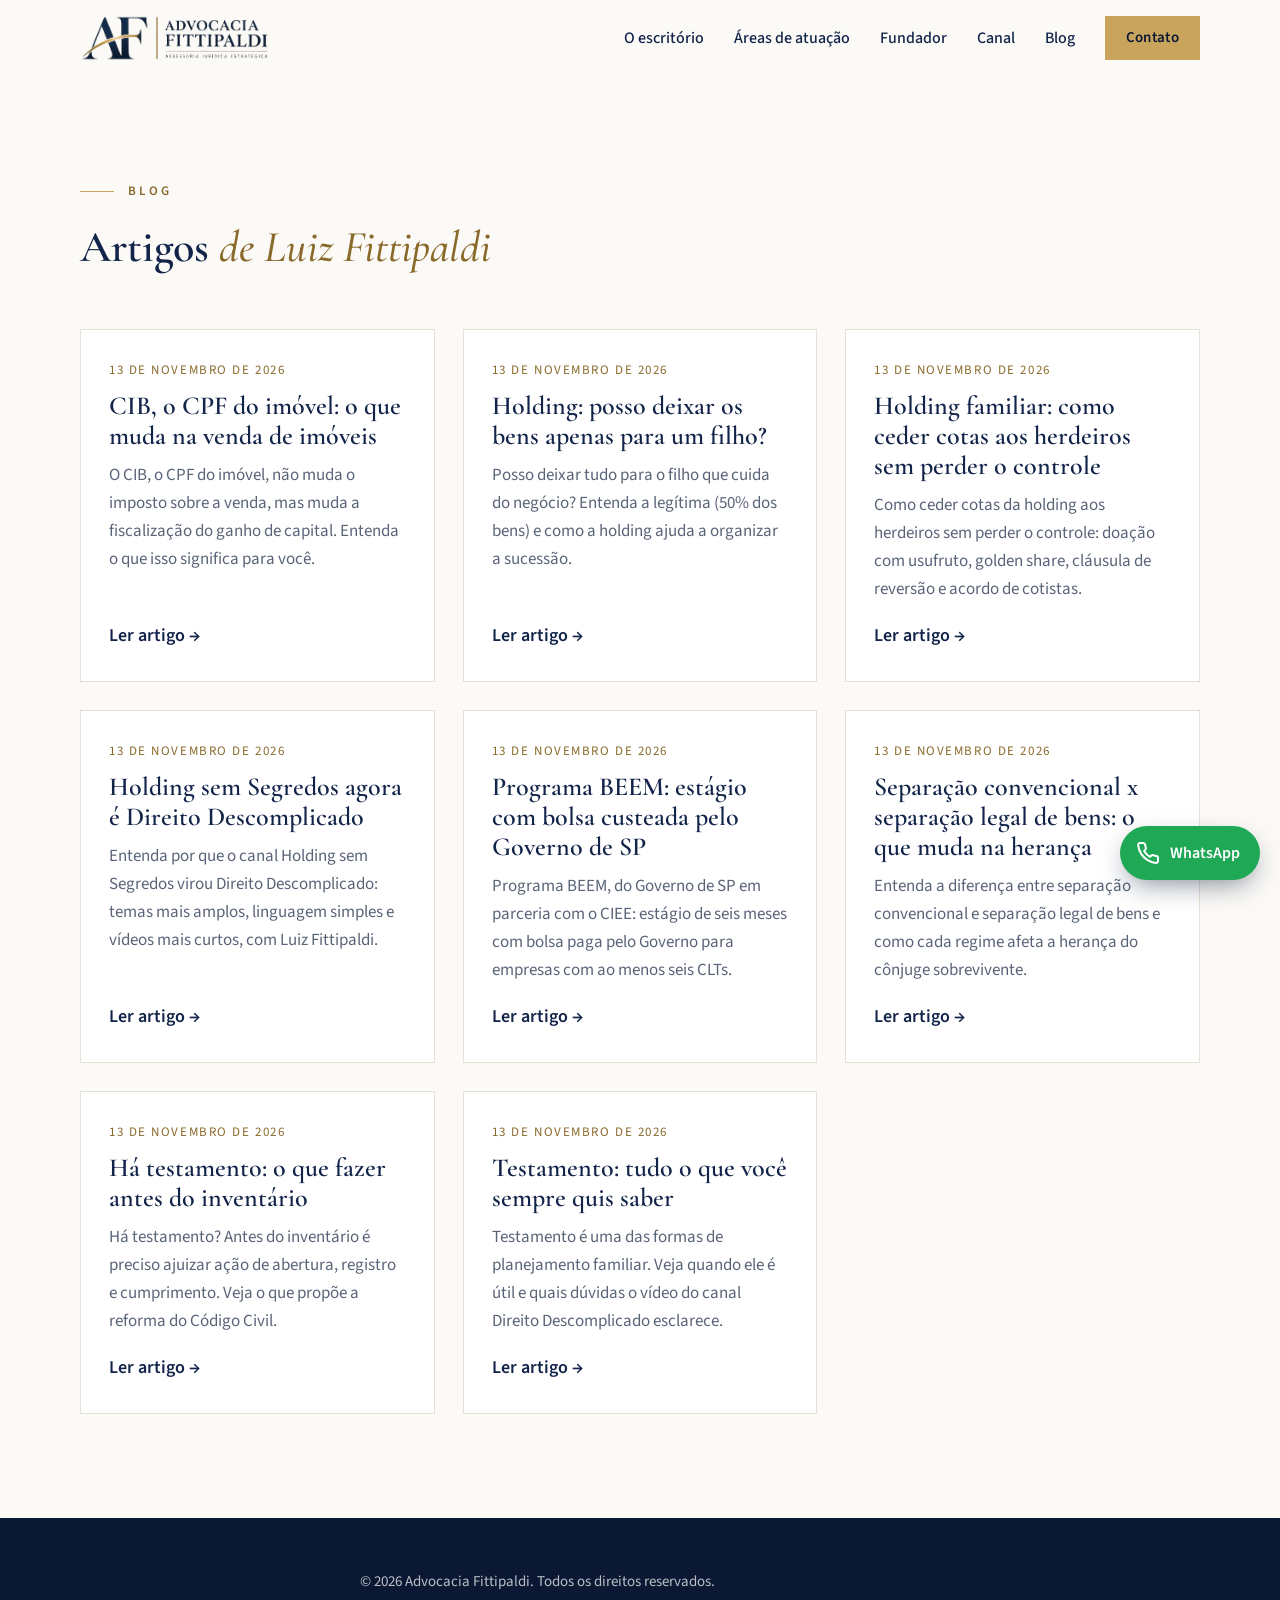
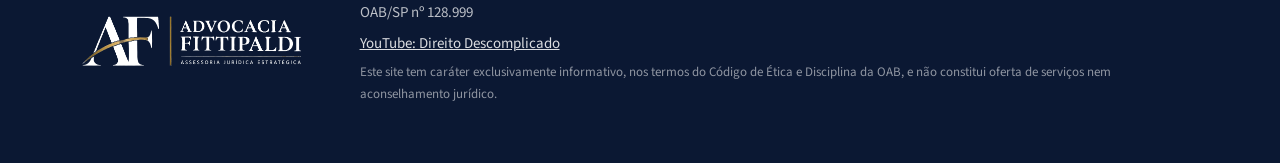
==== blog/index.html @ bff2a457 "Blog: holding familiar, cessão de cotas e controle Co-Authored-By: Claude Sonnet 5.5 <noreply@anthro" ====
<!doctype html>
<html lang="pt-BR">
<head>
  <meta charset="utf-8">
  <meta name="viewport" content="width=device-width, initial-scale=1">
  <title>Blog | Advocacia Fittipaldi</title>
  <meta name="description" content="Artigos de Luiz Fittipaldi sobre direito tributário, planejamento sucessório, societário e empresas.">
  <meta name="theme-color" content="#13244a">
  <link rel="canonical" href="https://fittilu.github.io/advocacia-fittipaldi/blog/">
  <meta property="og:type" content="website">
  <meta property="og:locale" content="pt_BR">
  <meta property="og:title" content="Blog | Advocacia Fittipaldi">
  <meta property="og:description" content="Artigos de Luiz Fittipaldi sobre direito tributário, planejamento sucessório, societário e empresas.">
  <meta property="og:url" content="https://fittilu.github.io/advocacia-fittipaldi/blog/">
  <meta property="og:image" content="https://fittilu.github.io/advocacia-fittipaldi/assets/og.jpg">
  <meta name="twitter:card" content="summary_large_image">
  <link rel="icon" href="../favicon.ico" sizes="48x48">
  <link rel="icon" type="image/png" href="../assets/favicon-512.png">
  <link rel="apple-touch-icon" href="../assets/apple-touch-icon.png">
  <link rel="preconnect" href="https://fonts.googleapis.com">
  <link rel="preconnect" href="https://fonts.gstatic.com" crossorigin>
  <link href="https://fonts.googleapis.com/css2?family=Cormorant+Garamond:ital,wght@0,500;0,600;0,700;1,500&family=Source+Sans+3:wght@400;500;600&display=swap" rel="stylesheet">
  <link rel="stylesheet" href="../assets/style.css?v=__VERSION__">
</head>
<body>
  <a class="skip" href="#conteudo">Ir para o conteúdo</a>
  <header class="site-header" id="topo">
    <div class="wrap header-in">
      <a class="brand" href="../" aria-label="Advocacia Fittipaldi — início">
        <img src="../assets/logo.png" alt="Advocacia Fittipaldi — Assessoria Jurídica Estratégica" width="890" height="215">
      </a>
      <button class="nav-toggle" aria-expanded="false" aria-controls="menu" aria-label="Abrir menu"><span></span><span></span><span></span></button>
      <nav id="menu" class="nav" aria-label="Principal">
        <a href="../#sobre">O escritório</a>
        <a href="../#areas">Áreas de atuação</a>
        <a href="../#fundador">Fundador</a>
        <a href="../#canal">Canal</a>
        <a href="../blog/">Blog</a>
        <a href="../#contato" class="btn btn-sm">Contato</a>
      </nav>
    </div>
  </header>

  <main id="conteudo">
    <section class="section">
      <div class="wrap">
        <div class="section-head">
          <p class="kicker">Blog</p>
          <h1 class="h2like">Artigos <em>de Luiz Fittipaldi</em></h1>
        </div>
        <ul class="post-list">
          <li class="reveal"><time datetime="2026-11-13">13 de novembro de 2026</time>
            <h3><a href="../blog/cib-cpf-do-imovel-venda-de-imovel/">CIB, o CPF do imóvel: o que muda na venda de imóveis</a></h3>
            <p>O CIB, o CPF do imóvel, não muda o imposto sobre a venda, mas muda a fiscalização do ganho de capital. Entenda o que isso significa para você.</p>
            <a class="more" href="../blog/cib-cpf-do-imovel-venda-de-imovel/">Ler artigo →</a></li>
          <li class="reveal"><time datetime="2026-11-13">13 de novembro de 2026</time>
            <h3><a href="../blog/holding-deixar-bens-para-um-filho/">Holding: posso deixar os bens apenas para um filho?</a></h3>
            <p>Posso deixar tudo para o filho que cuida do negócio? Entenda a legítima (50% dos bens) e como a holding ajuda a organizar a sucessão.</p>
            <a class="more" href="../blog/holding-deixar-bens-para-um-filho/">Ler artigo →</a></li>
          <li class="reveal"><time datetime="2026-11-13">13 de novembro de 2026</time>
            <h3><a href="../blog/holding-familiar-ceder-cotas-aos-herdeiros-sem-perder-o-controle/">Holding familiar: como ceder cotas aos herdeiros sem perder o controle</a></h3>
            <p>Como ceder cotas da holding aos herdeiros sem perder o controle: doação com usufruto, golden share, cláusula de reversão e acordo de cotistas.</p>
            <a class="more" href="../blog/holding-familiar-ceder-cotas-aos-herdeiros-sem-perder-o-controle/">Ler artigo →</a></li>
          <li class="reveal"><time datetime="2026-11-13">13 de novembro de 2026</time>
            <h3><a href="../blog/holding-sem-segredos-agora-e-direito-descomplicado/">Holding sem Segredos agora é Direito Descomplicado</a></h3>
            <p>Entenda por que o canal Holding sem Segredos virou Direito Descomplicado: temas mais amplos, linguagem simples e vídeos mais curtos, com Luiz Fittipaldi.</p>
            <a class="more" href="../blog/holding-sem-segredos-agora-e-direito-descomplicado/">Ler artigo →</a></li>
          <li class="reveal"><time datetime="2026-11-13">13 de novembro de 2026</time>
            <h3><a href="../blog/programa-beem-estagio-governo-sp/">Programa BEEM: estágio com bolsa custeada pelo Governo de SP</a></h3>
            <p>Programa BEEM, do Governo de SP em parceria com o CIEE: estágio de seis meses com bolsa paga pelo Governo para empresas com ao menos seis CLTs.</p>
            <a class="more" href="../blog/programa-beem-estagio-governo-sp/">Ler artigo →</a></li>
          <li class="reveal"><time datetime="2026-11-13">13 de novembro de 2026</time>
            <h3><a href="../blog/separacao-convencional-x-separacao-legal-de-bens-heranca/">Separação convencional x separação legal de bens: o que muda na herança</a></h3>
            <p>Entenda a diferença entre separação convencional e separação legal de bens e como cada regime afeta a herança do cônjuge sobrevivente.</p>
            <a class="more" href="../blog/separacao-convencional-x-separacao-legal-de-bens-heranca/">Ler artigo →</a></li>
          <li class="reveal"><time datetime="2026-11-13">13 de novembro de 2026</time>
            <h3><a href="../blog/testamento-deixado-o-que-fazer-antes-do-inventario/">Há testamento: o que fazer antes do inventário</a></h3>
            <p>Há testamento? Antes do inventário é preciso ajuizar ação de abertura, registro e cumprimento. Veja o que propõe a reforma do Código Civil.</p>
            <a class="more" href="../blog/testamento-deixado-o-que-fazer-antes-do-inventario/">Ler artigo →</a></li>
          <li class="reveal"><time datetime="2026-11-13">13 de novembro de 2026</time>
            <h3><a href="../blog/testamento-tudo-que-voce-sempre-quis-saber/">Testamento: tudo o que você sempre quis saber</a></h3>
            <p>Testamento é uma das formas de planejamento familiar. Veja quando ele é útil e quais dúvidas o vídeo do canal Direito Descomplicado esclarece.</p>
            <a class="more" href="../blog/testamento-tudo-que-voce-sempre-quis-saber/">Ler artigo →</a></li>
        </ul>
      </div>
    </section>
  </main>
  <footer class="site-footer">
    <div class="wrap footer-in">
      <img src="../assets/logo-claro.png" alt="Advocacia Fittipaldi" width="890" height="215" class="footer-logo">
      <div class="footer-meta">
        <p>© <span id="ano">2026</span> Advocacia Fittipaldi. Todos os direitos reservados.</p>
        <p id="oab" hidden></p>
        <p><a class="foot-link" href="https://www.youtube.com/@direitodescomplicadofittipaldi" target="_blank" rel="noopener">YouTube: Direito Descomplicado</a></p>
        <p class="disclaimer">Este site tem caráter exclusivamente informativo, nos termos do Código de Ética e Disciplina da OAB, e não constitui oferta de serviços nem aconselhamento jurídico.</p>
      </div>
    </div>
  </footer>
  <a class="wa-float" id="wa-float" href="#" target="_blank" rel="noopener" hidden aria-label="Conversar pelo WhatsApp">
    <svg viewBox="0 0 24 24" aria-hidden="true"><path d="M22 16.92v3a2 2 0 0 1-2.18 2 19.79 19.79 0 0 1-8.63-3.07 19.5 19.5 0 0 1-6-6 19.79 19.79 0 0 1-3.07-8.67A2 2 0 0 1 4.11 2h3a2 2 0 0 1 2 1.72 12.84 12.84 0 0 0 .7 2.81 2 2 0 0 1-.45 2.11L8.09 9.91a16 16 0 0 0 6 6l1.27-1.27a2 2 0 0 1 2.11-.45 12.84 12.84 0 0 0 2.81.7A2 2 0 0 1 22 16.92z"/></svg>
    <span>WhatsApp</span>
  </a>
  <script src="../assets/config.js?v=__VERSION__"></script>
  <script src="../assets/main.js?v=__VERSION__"></script>
</body>
</html>
---- assets/style.css ----
:root {
  --navy: #13244a;
  --navy-deep: #0b1833;
  --navy-soft: #1c3366;
  --gold: #c9a45c;
  --gold-deep: #8a6a2b;
  --ink: #1c2437;
  --muted: #5a6478;
  --paper: #fbfaf7;
  --line: #e6e1d6;
  --serif: "Cormorant Garamond", Georgia, "Times New Roman", serif;
  --sans: "Source Sans 3", system-ui, -apple-system, "Segoe UI", sans-serif;
  --wrap: 1120px;
}

*, *::before, *::after { box-sizing: border-box; }
html { scroll-behavior: smooth; scroll-padding-top: 84px; }
body {
  margin: 0; font-family: var(--sans); font-size: 18px; line-height: 1.65;
  color: var(--ink); background: var(--paper); -webkit-font-smoothing: antialiased;
}
img { max-width: 100%; height: auto; display: block; }
a { color: inherit; }
h1, h2, h3 { font-family: var(--serif); font-weight: 600; line-height: 1.15; margin: 0; }
p { margin: 0 0 1em; }
.wrap { width: min(100% - 40px, var(--wrap)); margin-inline: auto; }

.skip { position: absolute; left: -999px; top: 8px; background: var(--navy); color: #fff; padding: 10px 16px; z-index: 100; }
.skip:focus { left: 8px; }
:focus-visible { outline: 2px solid var(--gold); outline-offset: 3px; }

/* Header */
.site-header {
  position: sticky; top: 0; z-index: 50; background: rgba(251, 250, 247, .94);
  backdrop-filter: blur(8px); border-bottom: 1px solid transparent; transition: border-color .25s, box-shadow .25s;
}
.site-header.scrolled { border-color: var(--line); box-shadow: 0 6px 24px -16px rgba(11, 24, 51, .35); }
.header-in { display: flex; align-items: center; justify-content: space-between; height: 76px; }
.brand img { height: 46px; width: auto; }
.nav { display: flex; align-items: center; gap: 30px; }
.nav a:not(.btn) { text-decoration: none; font-weight: 500; font-size: 16px; color: var(--navy); position: relative; padding: 4px 0; }
.nav a:not(.btn)::after { content: ""; position: absolute; left: 0; right: 100%; bottom: 0; height: 1px; background: var(--gold); transition: right .25s; }
.nav a:not(.btn):hover::after { right: 0; }

.nav-toggle { display: none; background: none; border: 0; width: 44px; height: 44px; padding: 10px; cursor: pointer; }
.nav-toggle span { display: block; height: 2px; background: var(--navy); margin: 6px 0; transition: transform .25s, opacity .2s; }
.nav-toggle[aria-expanded="true"] span:nth-child(1) { transform: translateY(8px) rotate(45deg); }
.nav-toggle[aria-expanded="true"] span:nth-child(2) { opacity: 0; }
.nav-toggle[aria-expanded="true"] span:nth-child(3) { transform: translateY(-8px) rotate(-45deg); }

/* Buttons */
.btn {
  display: inline-block; background: var(--gold); color: var(--navy-deep); text-decoration: none;
  font-weight: 600; font-size: 16px; letter-spacing: .02em; padding: 14px 28px; border: 1px solid var(--gold);
  transition: background .2s, color .2s, transform .2s;
}
.btn:hover { background: #d8b673; transform: translateY(-1px); }
.btn-sm { padding: 9px 20px; font-size: 15px; }
.btn-ghost { background: transparent; color: #fff; border-color: rgba(255, 255, 255, .45); }
.btn-ghost:hover { background: rgba(255, 255, 255, .08); border-color: var(--gold); }

/* Hero */
.hero { background: linear-gradient(135deg, var(--navy-deep) 0%, var(--navy) 55%, var(--navy-soft) 100%); color: #fff; overflow: hidden; position: relative; }
.hero-in { display: grid; grid-template-columns: 1.15fr .85fr; align-items: center; gap: 24px; min-height: 560px; padding-block: 72px; }
.eyebrow, .kicker {
  font-size: 13px; font-weight: 600; letter-spacing: .22em; text-transform: uppercase; color: var(--gold); margin-bottom: 20px;
  display: flex; align-items: center; gap: 14px;
}
.eyebrow::before, .kicker::before { content: ""; width: 34px; height: 1px; background: var(--gold); }
.kicker { color: var(--gold-deep); }
.kicker-light { color: var(--gold); }
.hero h1 { font-size: clamp(36px, 5.2vw, 62px); font-weight: 600; letter-spacing: -.005em; max-width: 14em; }
.lead { font-size: 20px; color: rgba(255, 255, 255, .82); max-width: 34em; margin: 26px 0 36px; }
.hero-cta { display: flex; flex-wrap: wrap; gap: 14px; }
.hero-img { position: relative; align-self: stretch; margin: -72px calc((100vw - min(100vw - 40px, var(--wrap))) / -2) -72px 0; min-height: 360px; }
.hero-img img {
  position: absolute; inset: 0; width: 100%; height: 100%; object-fit: cover; object-position: 62% 40%;
  -webkit-mask-image: linear-gradient(to right, transparent 0%, #000 55%);
  mask-image: linear-gradient(to right, transparent 0%, #000 55%);
  opacity: .85;
}

/* Sections */
.section { padding-block: 104px; }
.section-navy { background: var(--navy); color: #fff; }
.section-head { max-width: 760px; margin-bottom: 56px; }
h2 { font-size: clamp(30px, 3.6vw, 44px); color: var(--navy); }
.section-navy h2 { color: #fff; }

/* About */
.about { display: grid; grid-template-columns: .8fr 1.2fr; gap: 72px; align-items: start; }
.about-body p { font-size: 19px; color: #2b3348; }
.about-body strong { color: var(--navy); }
.stat { margin-top: 40px; padding-left: 22px; border-left: 2px solid var(--gold); }
.stat-n { display: block; font-family: var(--serif); font-size: 76px; line-height: 1; font-weight: 600; color: var(--navy); }
.stat-l { display: block; margin-top: 6px; color: var(--muted); font-size: 16px; letter-spacing: .04em; }

/* Áreas de atuação: ver "Editorial refinements" no fim do arquivo */

/* Founder */
.founder { display: grid; grid-template-columns: .7fr 1.3fr; gap: 72px; align-items: center; }
.founder-photo { margin: 0; position: relative; max-width: 440px; }
.founder-photo img { width: 100%; aspect-ratio: 1; object-fit: cover; object-position: 50% 20%; display: block; }
.founder-photo::after { content: ""; position: absolute; inset: 14px -14px -14px 14px; border: 1px solid var(--gold); z-index: -1; }
.founder h2 { margin-bottom: 26px; }
.creds { list-style: none; padding: 0; margin: 0 0 32px; }
.creds li { padding: 12px 0 12px 30px; border-bottom: 1px solid var(--line); position: relative; }
.creds li::before { content: ""; position: absolute; left: 2px; top: 22px; width: 12px; height: 1px; background: var(--gold-deep); }
.quote { font-family: var(--serif); font-size: 26px; font-style: italic; color: var(--navy); margin: 0; line-height: 1.3; }

/* Contact */
.contact { display: grid; grid-template-columns: 1fr 1fr; gap: 72px; align-items: start; }
.lead-sm { color: rgba(255, 255, 255, .8); margin-top: 22px; max-width: 30em; }
.contact-list { list-style: none; margin: 0; padding: 0; border-top: 1px solid rgba(201, 164, 92, .35); }
.contact-list li { display: grid; grid-template-columns: 120px 1fr; gap: 16px; padding: 20px 0; border-bottom: 1px solid rgba(201, 164, 92, .35); align-items: baseline; }
.contact-list li[hidden] { display: none; }
.contact-list span { font-size: 13px; letter-spacing: .16em; text-transform: uppercase; color: var(--gold); }
.contact-list a, .contact-list address { font-style: normal; font-size: 20px; color: #fff; text-decoration: none; overflow-wrap: anywhere; }
.contact-list a:hover { color: var(--gold); }
.contact-list .contact-empty { display: block; color: rgba(255, 255, 255, .7); }

/* Footer */
.site-footer { background: var(--navy-deep); color: rgba(255, 255, 255, .72); padding-block: 52px; font-size: 15px; }
.footer-in { display: grid; grid-template-columns: auto 1fr; gap: 56px; align-items: center; }
.footer-logo { height: 54px; width: auto; }
.footer-meta p { margin: 0 0 6px; }
.disclaimer { font-size: 13px; max-width: 60em; opacity: .75; }

/* Reveal */
.js .reveal { opacity: 0; transform: translateY(18px); transition: opacity .7s ease, transform .7s ease; }
.js .reveal.in { opacity: 1; transform: none; }
@media (prefers-reduced-motion: reduce) {
  html { scroll-behavior: auto; }
  .js .reveal { opacity: 1; transform: none; transition: none; }
  * { transition-duration: .01ms !important; }
}

/* Responsive */
@media (max-width: 980px) {
  .about, .founder, .contact { gap: 40px; grid-template-columns: 1fr; }
  .founder-photo { max-width: 380px; margin-right: 14px; }
}
@media (max-width: 820px) {
  body { font-size: 17px; }
  .section { padding-block: 72px; }
  .brand img { height: 38px; }
  .nav-toggle { display: block; }
  .nav {
    position: absolute; left: 0; right: 0; top: 76px; background: var(--paper); border-bottom: 1px solid var(--line);
    flex-direction: column; align-items: stretch; gap: 0; padding: 8px 20px 20px; display: none;
    box-shadow: 0 20px 30px -20px rgba(11, 24, 51, .4);
  }
  .nav.open { display: flex; }
  .nav a:not(.btn) { padding: 14px 0; border-bottom: 1px solid var(--line); font-size: 18px; }
  .nav a:not(.btn)::after { display: none; }
  .nav .btn { margin-top: 16px; text-align: center; }
  .hero-in { grid-template-columns: 1fr; min-height: 0; padding-block: 56px 0; gap: 0; }
  .hero-img { margin: 40px -20px 0 !important; min-height: 230px; }
  .hero-img img { -webkit-mask-image: linear-gradient(to bottom, transparent 0%, #000 55%); mask-image: linear-gradient(to bottom, transparent 0%, #000 55%); object-position: 60% 35%; }
  .lead { font-size: 18px; }
  .footer-in { grid-template-columns: 1fr; gap: 28px; }
}
@media (max-width: 560px) {
  .contact-list li { grid-template-columns: 1fr; gap: 4px; }
  .hero-cta .btn { flex: 1 1 100%; text-align: center; }
  .stat-n { font-size: 64px; }
}

/* Editorial refinements */
h1 em, h2 em { font-style: italic; font-weight: 500; }
.hero h1 em { color: var(--gold); }
h2 em { color: var(--gold-deep); }
.section-navy h2 em { color: var(--gold); }
.facts { display: flex; flex-wrap: wrap; gap: 14px 44px; margin: 52px 0 0; padding-top: 26px; border-top: 1px solid rgba(201, 164, 92, .35); max-width: 34em; }
.facts div { min-width: 0; }
.facts dt { font-family: var(--serif); font-size: 30px; font-weight: 600; line-height: 1.1; color: #fff; }
.facts dd { margin: 4px 0 0; font-size: 14px; letter-spacing: .06em; color: rgba(255, 255, 255, .7); }
.areas-list { list-style: none; margin: 0; padding: 0; border-top: 1px solid rgba(201, 164, 92, .35); counter-reset: none; }
.areas-list li { display: grid; grid-template-columns: 64px minmax(0, 1.1fr) minmax(0, 1fr); gap: 24px; align-items: baseline; padding: 30px 0; border-bottom: 1px solid rgba(201, 164, 92, .35); transition: background .25s, padding .25s; }
.areas-list li:hover { background: rgba(255, 255, 255, .04); padding-inline: 16px; }
.areas-list .num { font-family: var(--serif); font-style: italic; font-size: 26px; color: var(--gold); }
.areas-list h3 { font-size: clamp(24px, 2.6vw, 32px); color: #fff; margin-bottom: 6px; }
.card-sub { margin: 0; font-size: 13px; letter-spacing: .14em; text-transform: uppercase; color: var(--gold); }
.a-desc { margin: 0; color: rgba(255, 255, 255, .82); font-size: 18px; }
@media (max-width: 720px) {
  .areas-list li { grid-template-columns: 44px 1fr; gap: 6px 12px; padding: 24px 0; }
  .areas-list .a-desc { grid-column: 2; }
  .facts { gap: 14px 28px; }
}

/* WhatsApp */
.wa-float {
  position: fixed; z-index: 60; right: max(20px, env(safe-area-inset-right, 0px)); bottom: max(20px, env(safe-area-inset-bottom, 0px));
  display: inline-flex; align-items: center; gap: 10px; background: #1fa855; color: #fff; text-decoration: none;
  font-weight: 600; font-size: 16px; padding: 14px 20px 14px 16px; border-radius: 999px;
  box-shadow: 0 10px 28px -8px rgba(11, 24, 51, .55); transition: transform .2s, background .2s;
}
.wa-float:hover { background: #178a45; transform: translateY(-2px); }
.wa-float[hidden] { display: none; }
.wa-float svg { width: 24px; height: 24px; fill: none; stroke: #fff; stroke-width: 2; stroke-linecap: round; stroke-linejoin: round; flex: none; }
@media (max-width: 560px) {
  .wa-float { padding: 15px; }
  .wa-float span { position: absolute; width: 1px; height: 1px; overflow: hidden; clip: rect(0 0 0 0); white-space: nowrap; }
}

/* Canal do YouTube */
.section-alt { background: #f1ede3; }
.channel { display: grid; grid-template-columns: 1fr 1.15fr; gap: 64px; align-items: center; }
.channel > * { min-width: 0; }
.lead-dark { font-size: 19px; color: #2b3348; margin: 22px 0 14px; }
.note { font-size: 15px; color: var(--muted); margin-bottom: 28px; }
.player { position: relative; aspect-ratio: 16 / 9; background: var(--navy-deep); box-shadow: 0 24px 50px -28px rgba(11, 24, 51, .6); }
.player iframe { position: absolute; inset: 0; width: 100%; height: 100%; border: 0; }
.player-btn {
  position: absolute; inset: 0; width: 100%; border: 0; cursor: pointer; color: #fff; font: 600 17px var(--sans);
  display: flex; flex-direction: column; align-items: center; justify-content: center; gap: 16px;
  background: linear-gradient(135deg, var(--navy-deep), var(--navy-soft));
}
.player-btn svg { width: 72px; height: 72px; padding: 20px 16px 20px 24px; border: 1px solid var(--gold); border-radius: 50%; fill: var(--gold); transition: background .2s, fill .2s; }
.player-btn:hover svg { background: var(--gold); fill: var(--navy-deep); }
.foot-link { color: rgba(255, 255, 255, .85); }
.foot-link:hover { color: var(--gold); }
@media (max-width: 980px) { .channel { grid-template-columns: 1fr; gap: 36px; } }

/* Blog */
.btn-outline { background: transparent; color: var(--navy); border-color: var(--navy); }
.btn-outline:hover { background: var(--navy); color: #fff; }
.h2like { font-size: clamp(30px, 3.6vw, 44px); color: var(--navy); }
.h2like em { color: var(--gold-deep); font-weight: 500; }
.post-list { list-style: none; margin: 0; padding: 0; display: grid; grid-template-columns: repeat(auto-fill, minmax(min(100%, 320px), 1fr)); gap: 28px; }
.post-list li { background: #fff; border: 1px solid var(--line); padding: 30px 28px; display: flex; flex-direction: column; gap: 10px; transition: border-color .25s, transform .25s; }
.post-list li:hover { border-color: var(--gold); transform: translateY(-3px); }
.post-list time { font-size: 13px; letter-spacing: .12em; text-transform: uppercase; color: var(--gold-deep); }
.post-list h3 { font-size: 26px; color: var(--navy); }
.post-list h3 a { text-decoration: none; }
.post-list p { margin: 0; color: var(--muted); font-size: 17px; }
.post-list .more { margin-top: auto; padding-top: 8px; font-weight: 600; color: var(--navy); text-decoration: none; }
.post-list .more:hover { color: var(--gold-deep); }
.all-posts { margin: 40px 0 0; }
.post { padding-block: 72px 96px; }
.post-wrap { max-width: 760px; }
.crumbs { font-size: 14px; color: var(--muted); margin-bottom: 28px; display: flex; gap: 8px; flex-wrap: wrap; }
.crumbs a { color: var(--navy); }
.post h1 { font-size: clamp(34px, 4.6vw, 52px); color: var(--navy); margin-bottom: 14px; }
.post-meta { color: var(--muted); font-size: 15px; letter-spacing: .04em; margin-bottom: 40px; padding-bottom: 24px; border-bottom: 1px solid var(--line); }
.post p { font-size: 20px; line-height: 1.75; color: #232a3d; }
.post h2 { font-size: 32px; color: var(--navy); margin: 44px 0 14px; }
.post ul { font-size: 20px; line-height: 1.7; padding-left: 1.2em; }
.post a { color: var(--navy); }
.post-cta { margin: 52px 0 28px; padding: 30px 32px; background: var(--navy); color: #fff; display: flex; flex-wrap: wrap; gap: 14px; align-items: center; }
.post-cta p { margin: 0 auto 0 0; font-family: var(--serif); font-size: 26px; color: #fff; line-height: 1.2; }
.post-cta .btn-outline { color: #fff; border-color: rgba(255, 255, 255, .5); }
.post-cta .btn-outline:hover { background: rgba(255, 255, 255, .1); border-color: var(--gold); }
.post-cta [hidden] { display: none; }
.back a { font-weight: 600; text-decoration: none; }
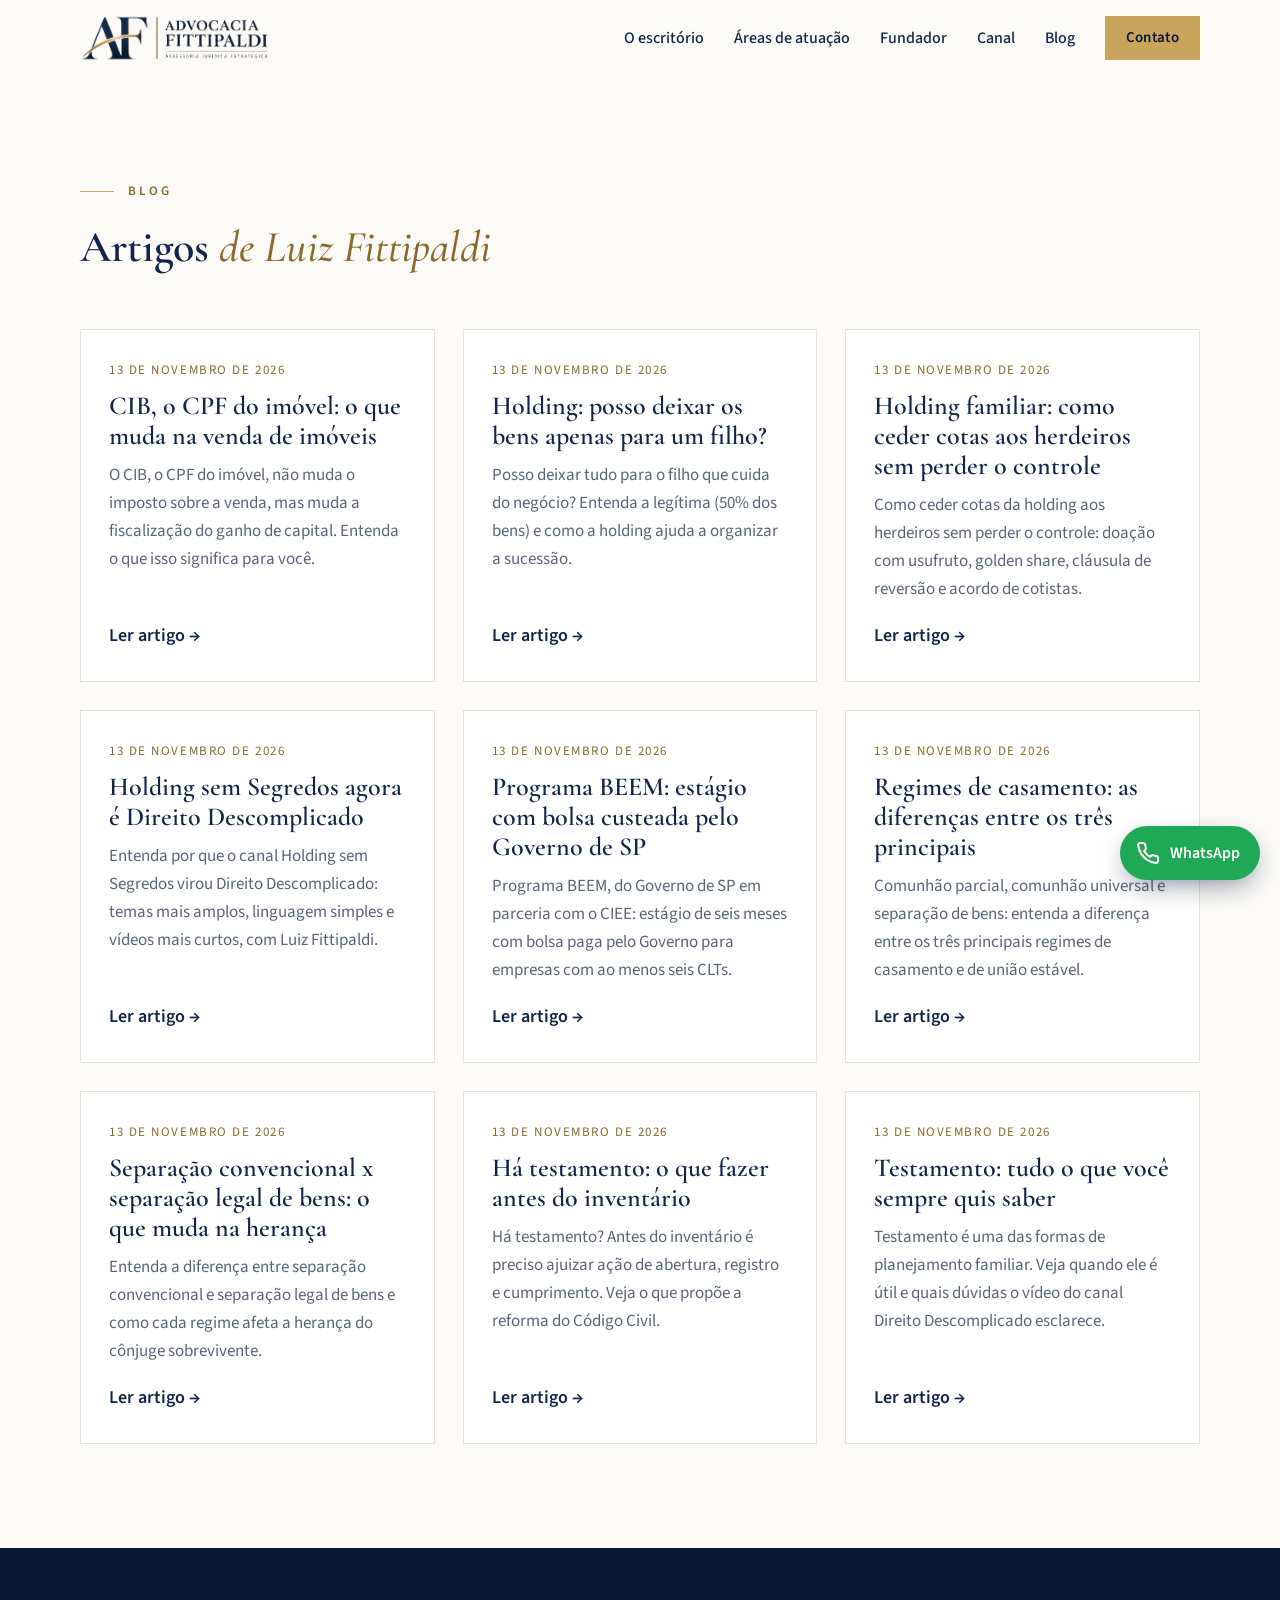
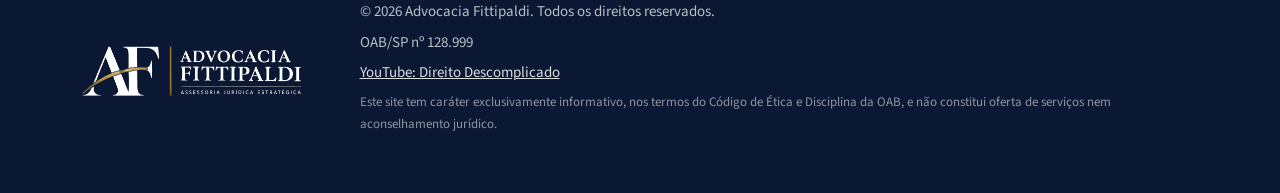
==== commit 864c640b: "Blog: regimes de casamento Co-Authored-By: Claude Sonnet 5.5 <noreply@anthropic.com> Claude-Session:" ====
--- a/blog/index.html
+++ b/blog/index.html
@@ -70,6 +70,10 @@
             <p>Programa BEEM, do Governo de SP em parceria com o CIEE: estágio de seis meses com bolsa paga pelo Governo para empresas com ao menos seis CLTs.</p>
             <a class="more" href="../blog/programa-beem-estagio-governo-sp/">Ler artigo →</a></li>
           <li class="reveal"><time datetime="2026-11-13">13 de novembro de 2026</time>
+            <h3><a href="../blog/regimes-de-casamento-diferencas/">Regimes de casamento: as diferenças entre os três principais</a></h3>
+            <p>Comunhão parcial, comunhão universal e separação de bens: entenda a diferença entre os três principais regimes de casamento e de união estável.</p>
+            <a class="more" href="../blog/regimes-de-casamento-diferencas/">Ler artigo →</a></li>
+          <li class="reveal"><time datetime="2026-11-13">13 de novembro de 2026</time>
             <h3><a href="../blog/separacao-convencional-x-separacao-legal-de-bens-heranca/">Separação convencional x separação legal de bens: o que muda na herança</a></h3>
             <p>Entenda a diferença entre separação convencional e separação legal de bens e como cada regime afeta a herança do cônjuge sobrevivente.</p>
             <a class="more" href="../blog/separacao-convencional-x-separacao-legal-de-bens-heranca/">Ler artigo →</a></li>
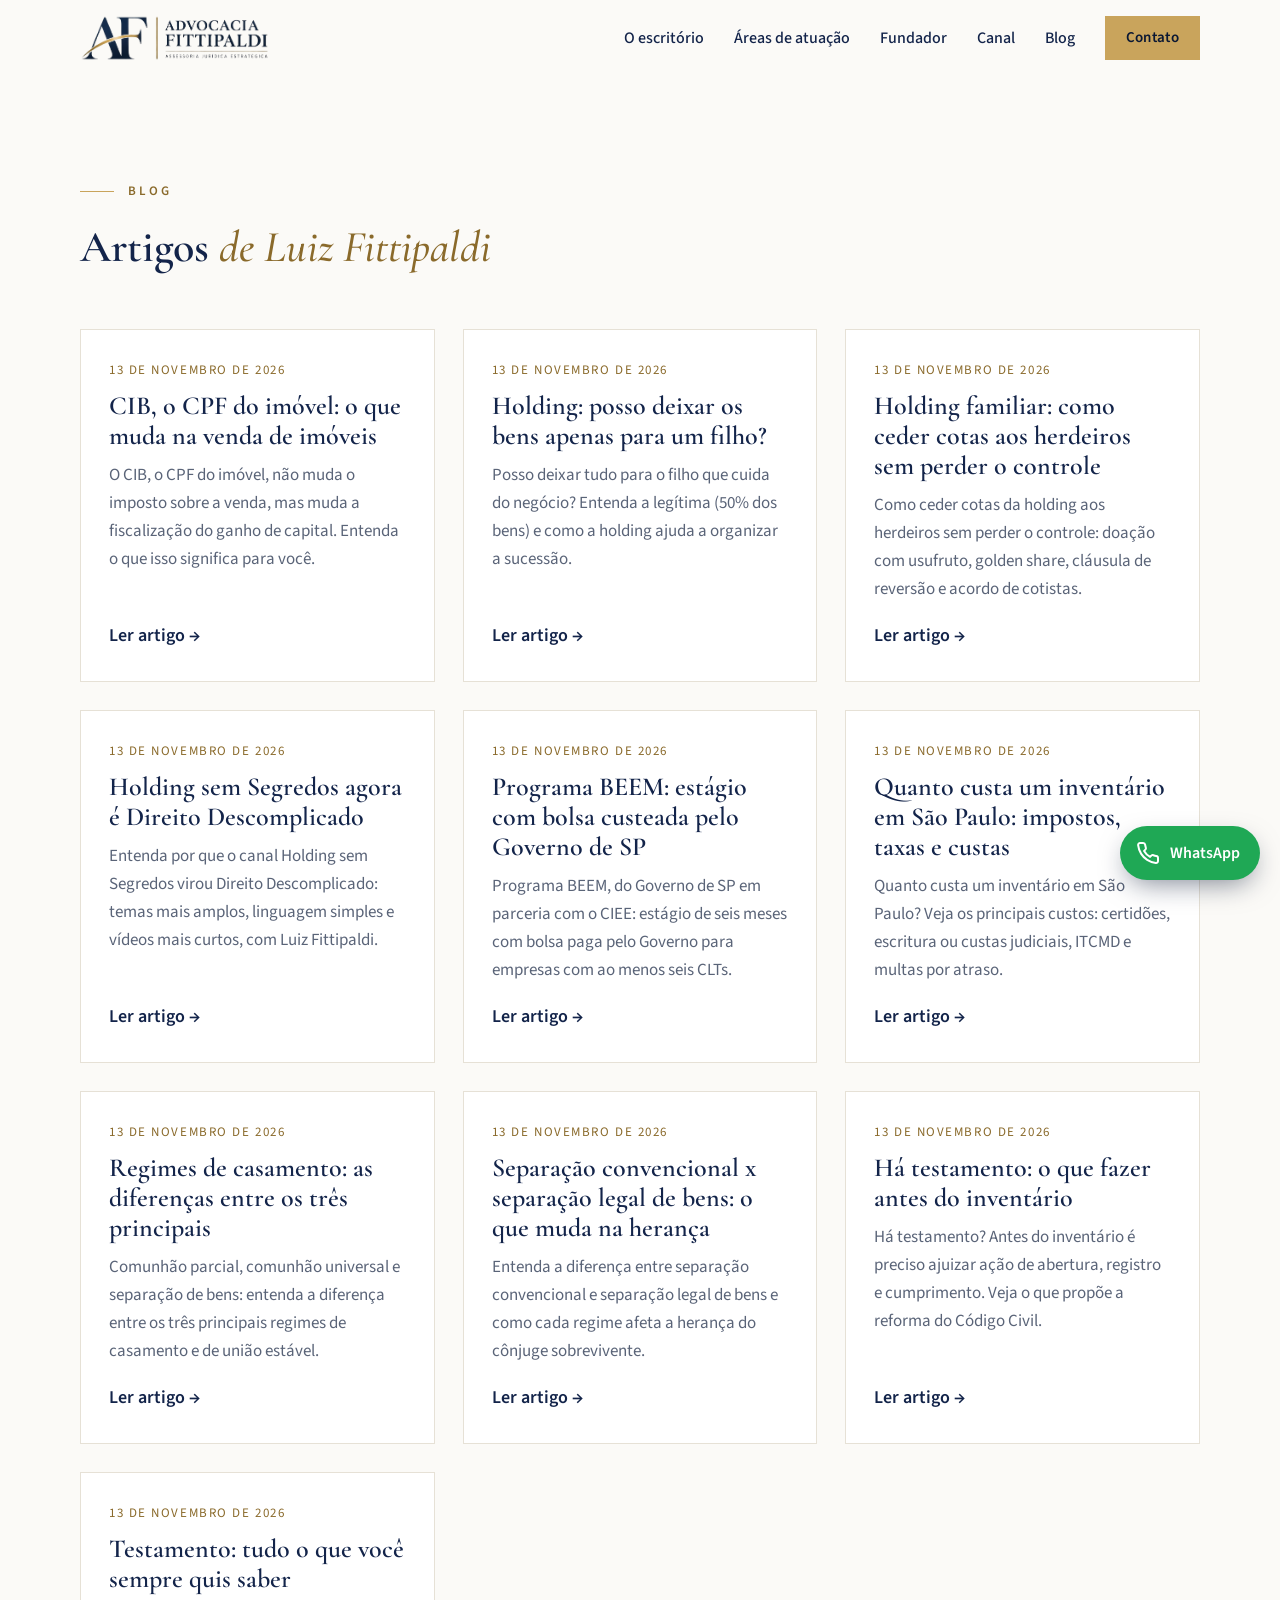
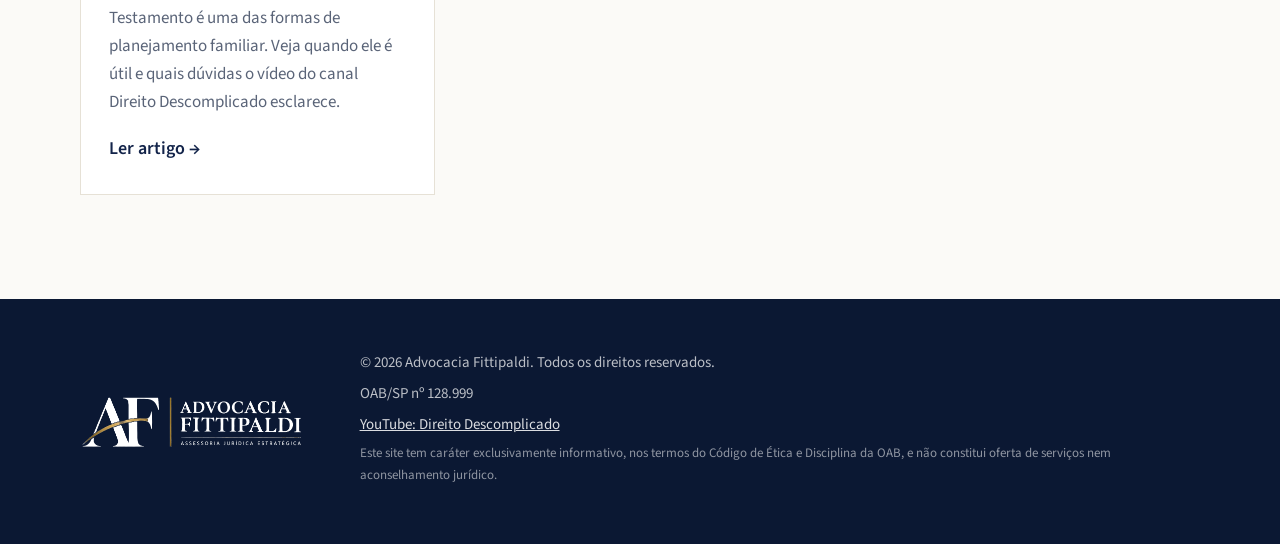
==== commit f2291210: "Blog: custo do inventário em São Paulo; ajustes de redação Co-Authored-By: Claude Sonnet 5.5 <norepl" ====
--- a/blog/index.html
+++ b/blog/index.html
@@ -70,6 +70,10 @@
             <p>Programa BEEM, do Governo de SP em parceria com o CIEE: estágio de seis meses com bolsa paga pelo Governo para empresas com ao menos seis CLTs.</p>
             <a class="more" href="../blog/programa-beem-estagio-governo-sp/">Ler artigo →</a></li>
           <li class="reveal"><time datetime="2026-11-13">13 de novembro de 2026</time>
+            <h3><a href="../blog/quanto-custa-um-inventario-em-sao-paulo/">Quanto custa um inventário em São Paulo: impostos, taxas e custas</a></h3>
+            <p>Quanto custa um inventário em São Paulo? Veja os principais custos: certidões, escritura ou custas judiciais, ITCMD e multas por atraso.</p>
+            <a class="more" href="../blog/quanto-custa-um-inventario-em-sao-paulo/">Ler artigo →</a></li>
+          <li class="reveal"><time datetime="2026-11-13">13 de novembro de 2026</time>
             <h3><a href="../blog/regimes-de-casamento-diferencas/">Regimes de casamento: as diferenças entre os três principais</a></h3>
             <p>Comunhão parcial, comunhão universal e separação de bens: entenda a diferença entre os três principais regimes de casamento e de união estável.</p>
             <a class="more" href="../blog/regimes-de-casamento-diferencas/">Ler artigo →</a></li>
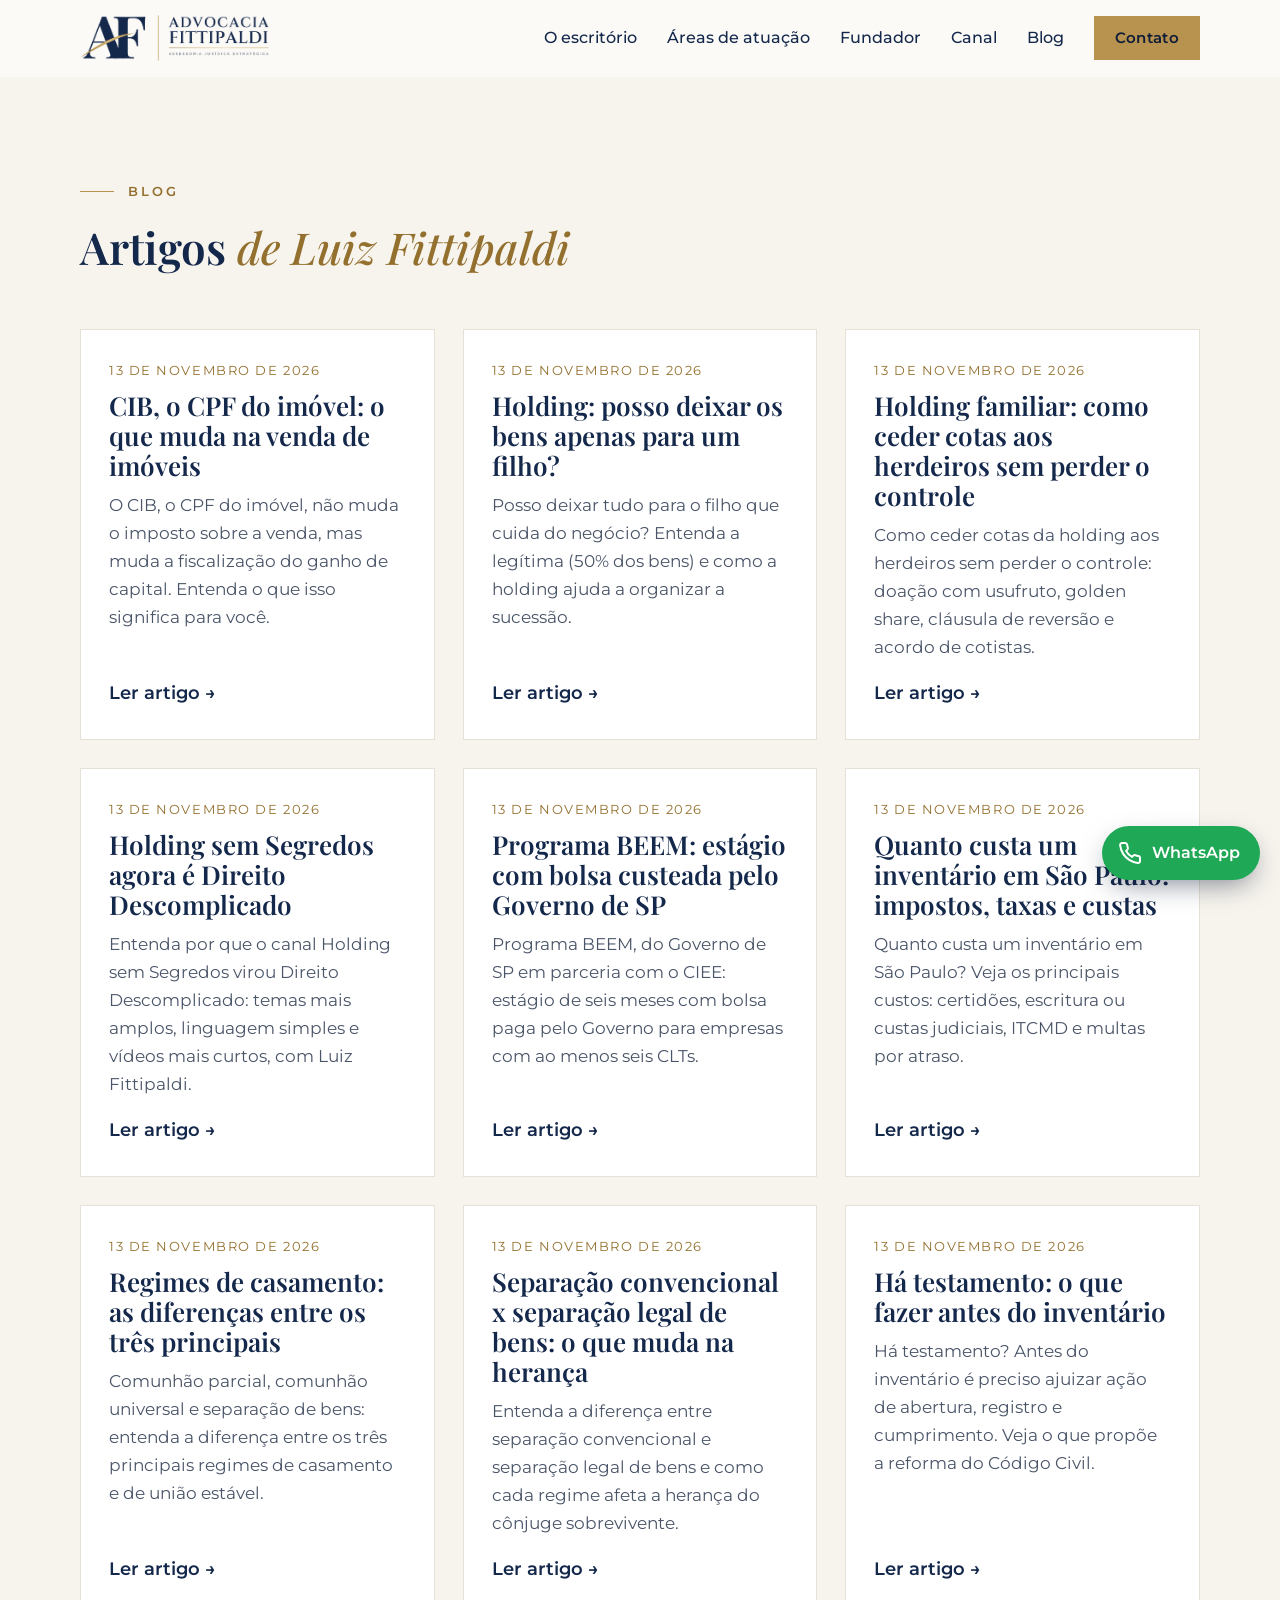
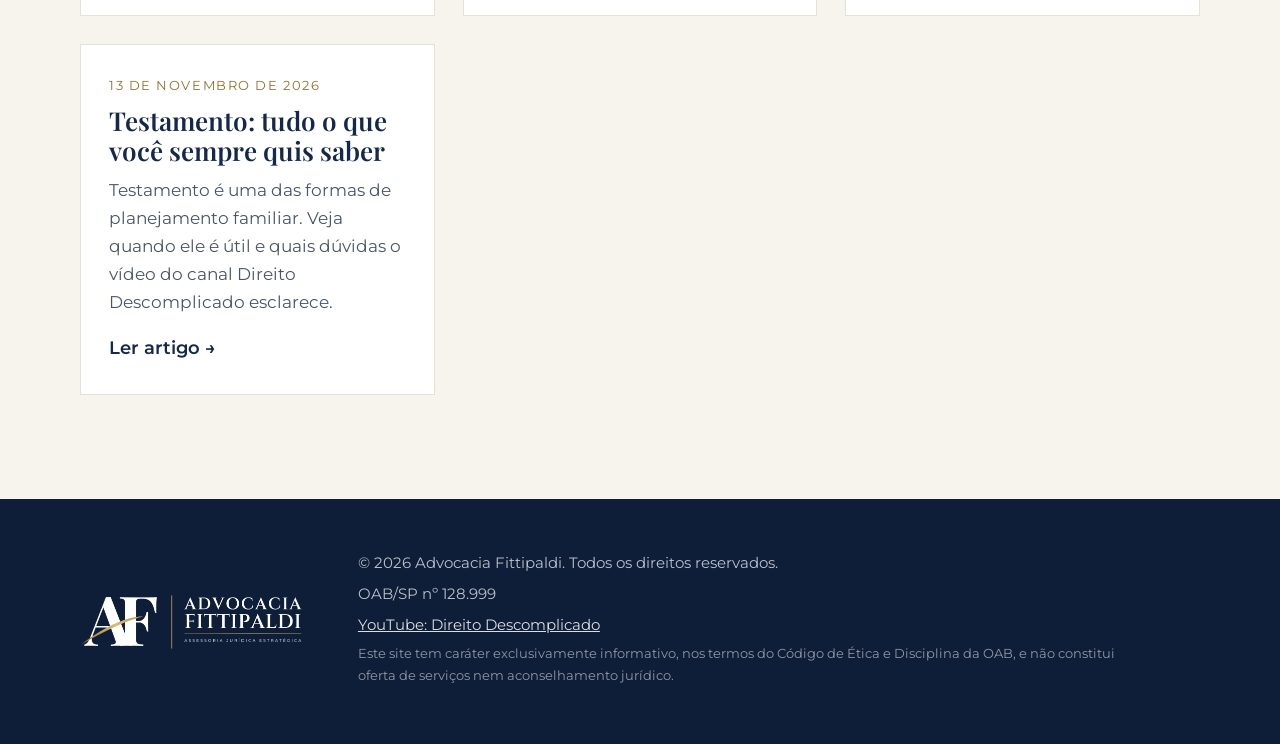
==== commit 9416b6d8: "Identidade visual: logo reconstruído em vetor, nova paleta e tipografia da marca Substitui logo, mon" ====
--- a/blog/index.html
+++ b/blog/index.html
@@ -19,7 +19,7 @@
   <link rel="apple-touch-icon" href="../assets/apple-touch-icon.png">
   <link rel="preconnect" href="https://fonts.googleapis.com">
   <link rel="preconnect" href="https://fonts.gstatic.com" crossorigin>
-  <link href="https://fonts.googleapis.com/css2?family=Cormorant+Garamond:ital,wght@0,500;0,600;0,700;1,500&family=Source+Sans+3:wght@400;500;600&display=swap" rel="stylesheet">
+  <link href="https://fonts.googleapis.com/css2?family=Playfair+Display:ital,wght@0,500;0,600;0,700;1,500&family=Montserrat:wght@400;500;600&display=swap" rel="stylesheet">
   <link rel="stylesheet" href="../assets/style.css?v=__VERSION__">
 </head>
 <body>
--- a/assets/style.css
+++ b/assets/style.css
@@ -1,15 +1,15 @@
 :root {
-  --navy: #13244a;
-  --navy-deep: #0b1833;
+  --navy: #14284b;
+  --navy-deep: #0e1d38;
   --navy-soft: #1c3366;
-  --gold: #c9a45c;
-  --gold-deep: #8a6a2b;
+  --gold: #b8924f;
+  --gold-deep: #94702f;
   --ink: #1c2437;
-  --muted: #5a6478;
-  --paper: #fbfaf7;
+  --muted: #4a5568;
+  --paper: #f7f4ee;
   --line: #e6e1d6;
-  --serif: "Cormorant Garamond", Georgia, "Times New Roman", serif;
-  --sans: "Source Sans 3", system-ui, -apple-system, "Segoe UI", sans-serif;
+  --serif: "Playfair Display", Georgia, "Times New Roman", serif;
+  --sans: "Montserrat", system-ui, -apple-system, "Segoe UI", sans-serif;
   --wrap: 1120px;
 }
 
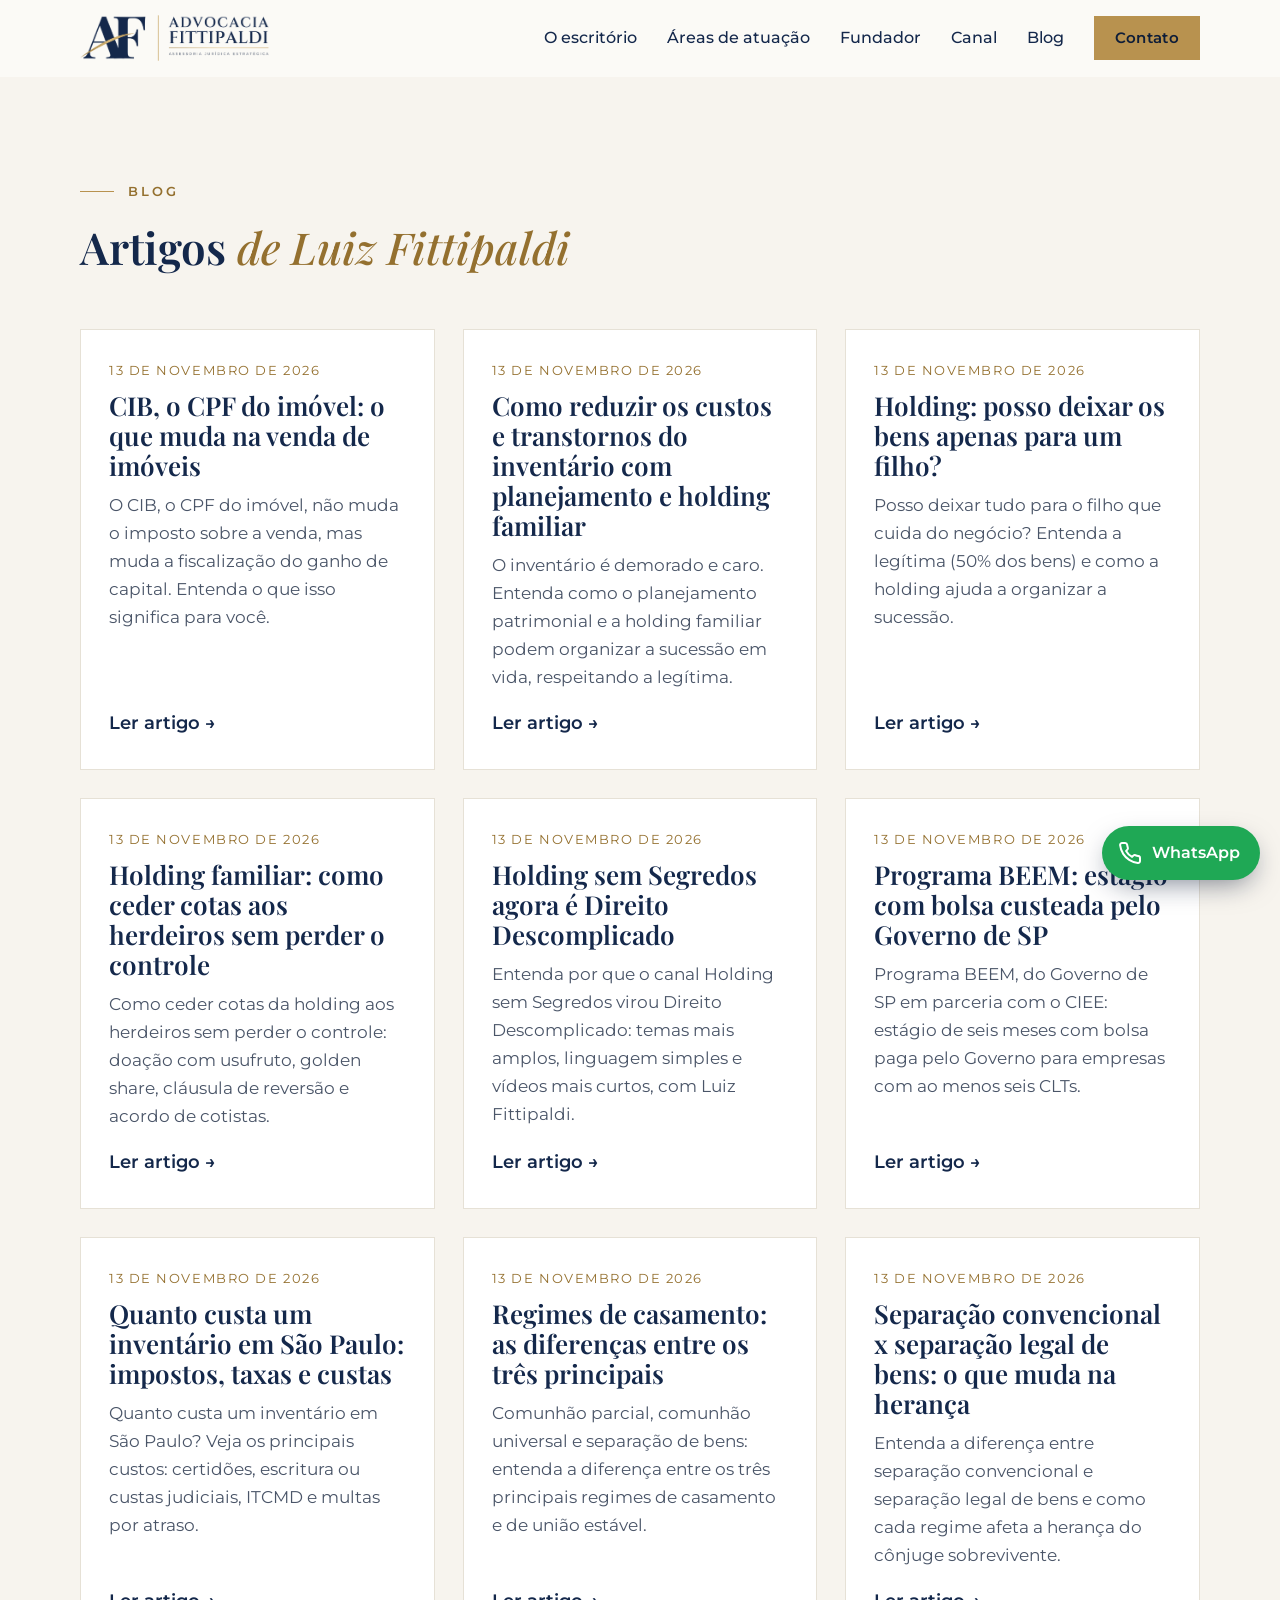
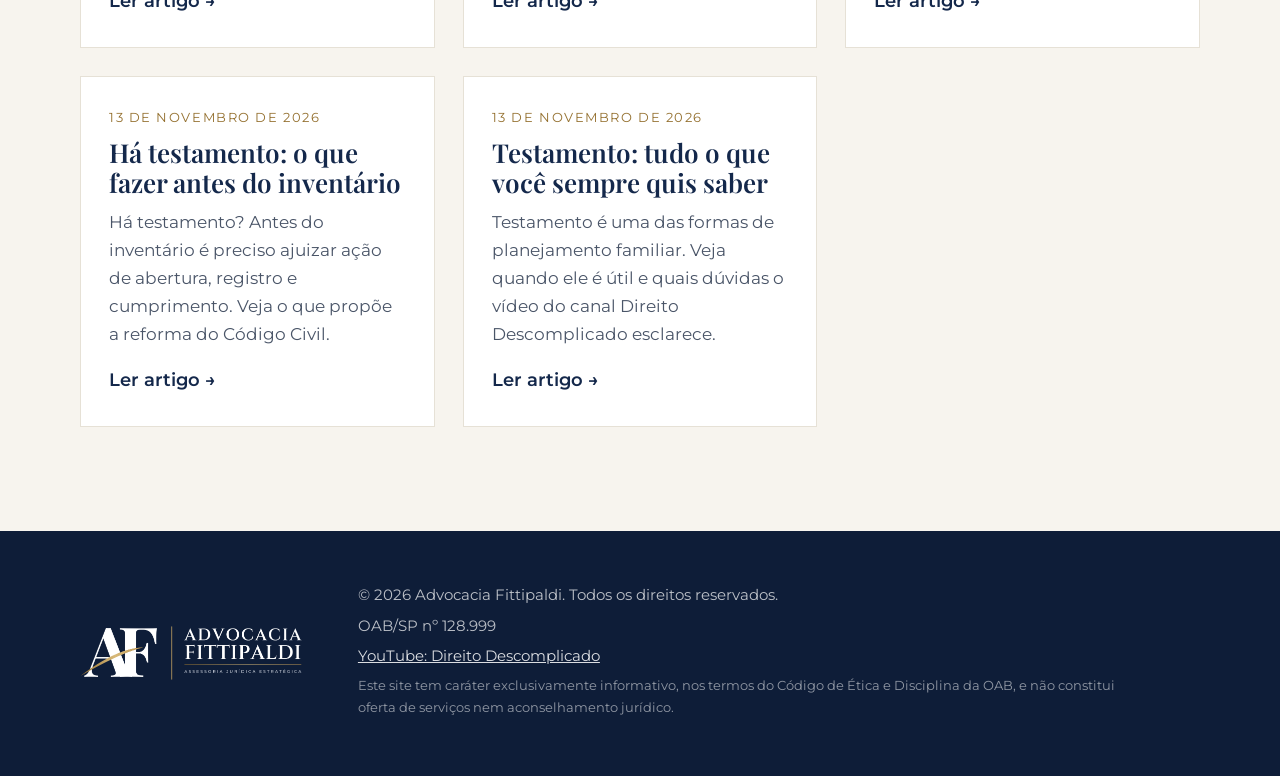
==== commit 66e81844: "Blog: como reduzir custos do inventário com holding; seção de contato redesenhada Co-Authored-By: Cl" ====
--- a/blog/index.html
+++ b/blog/index.html
@@ -53,6 +53,10 @@
             <h3><a href="../blog/cib-cpf-do-imovel-venda-de-imovel/">CIB, o CPF do imóvel: o que muda na venda de imóveis</a></h3>
             <p>O CIB, o CPF do imóvel, não muda o imposto sobre a venda, mas muda a fiscalização do ganho de capital. Entenda o que isso significa para você.</p>
             <a class="more" href="../blog/cib-cpf-do-imovel-venda-de-imovel/">Ler artigo →</a></li>
+          <li class="reveal"><time datetime="2026-11-13">13 de novembro de 2026</time>
+            <h3><a href="../blog/como-evitar-o-inventario-com-holding-familiar/">Como reduzir os custos e transtornos do inventário com planejamento e holding familiar</a></h3>
+            <p>O inventário é demorado e caro. Entenda como o planejamento patrimonial e a holding familiar podem organizar a sucessão em vida, respeitando a legítima.</p>
+            <a class="more" href="../blog/como-evitar-o-inventario-com-holding-familiar/">Ler artigo →</a></li>
           <li class="reveal"><time datetime="2026-11-13">13 de novembro de 2026</time>
             <h3><a href="../blog/holding-deixar-bens-para-um-filho/">Holding: posso deixar os bens apenas para um filho?</a></h3>
             <p>Posso deixar tudo para o filho que cuida do negócio? Entenda a legítima (50% dos bens) e como a holding ajuda a organizar a sucessão.</p>
--- a/assets/style.css
+++ b/assets/style.css
@@ -253,3 +253,16 @@
 .post-cta .btn-outline:hover { background: rgba(255, 255, 255, .1); border-color: var(--gold); }
 .post-cta [hidden] { display: none; }
 .back a { font-weight: 600; text-decoration: none; }
+
+/* Contato: cartão */
+#contato h2 { text-wrap: balance; }
+.contact-card { background: rgba(255,255,255,.04); border: 1px solid rgba(201,164,92,.4); border-top: 3px solid var(--gold); padding: 36px 40px; }
+.contact-card-title { margin: 0 0 20px; font-size: 13px; letter-spacing: .18em; text-transform: uppercase; color: var(--gold); }
+.contact-cta { display: block; text-align: center; width: 100%; margin-bottom: 8px; }
+.contact-cta[hidden] { display: none; }
+.contact-card .contact-list { border-top: 0; }
+.contact-card .contact-list li { padding: 16px 0; border-bottom: 1px solid rgba(255,255,255,.12); }
+.contact-card .contact-list li:last-child { border-bottom: 0; }
+.contact-card .contact-list a, .contact-card .contact-list address { font-size: 18px; }
+.contact-note { margin: 20px 0 0; font-size: 14px; color: rgba(255,255,255,.65); }
+@media (max-width: 600px) { .contact-card { padding: 28px 22px; } }
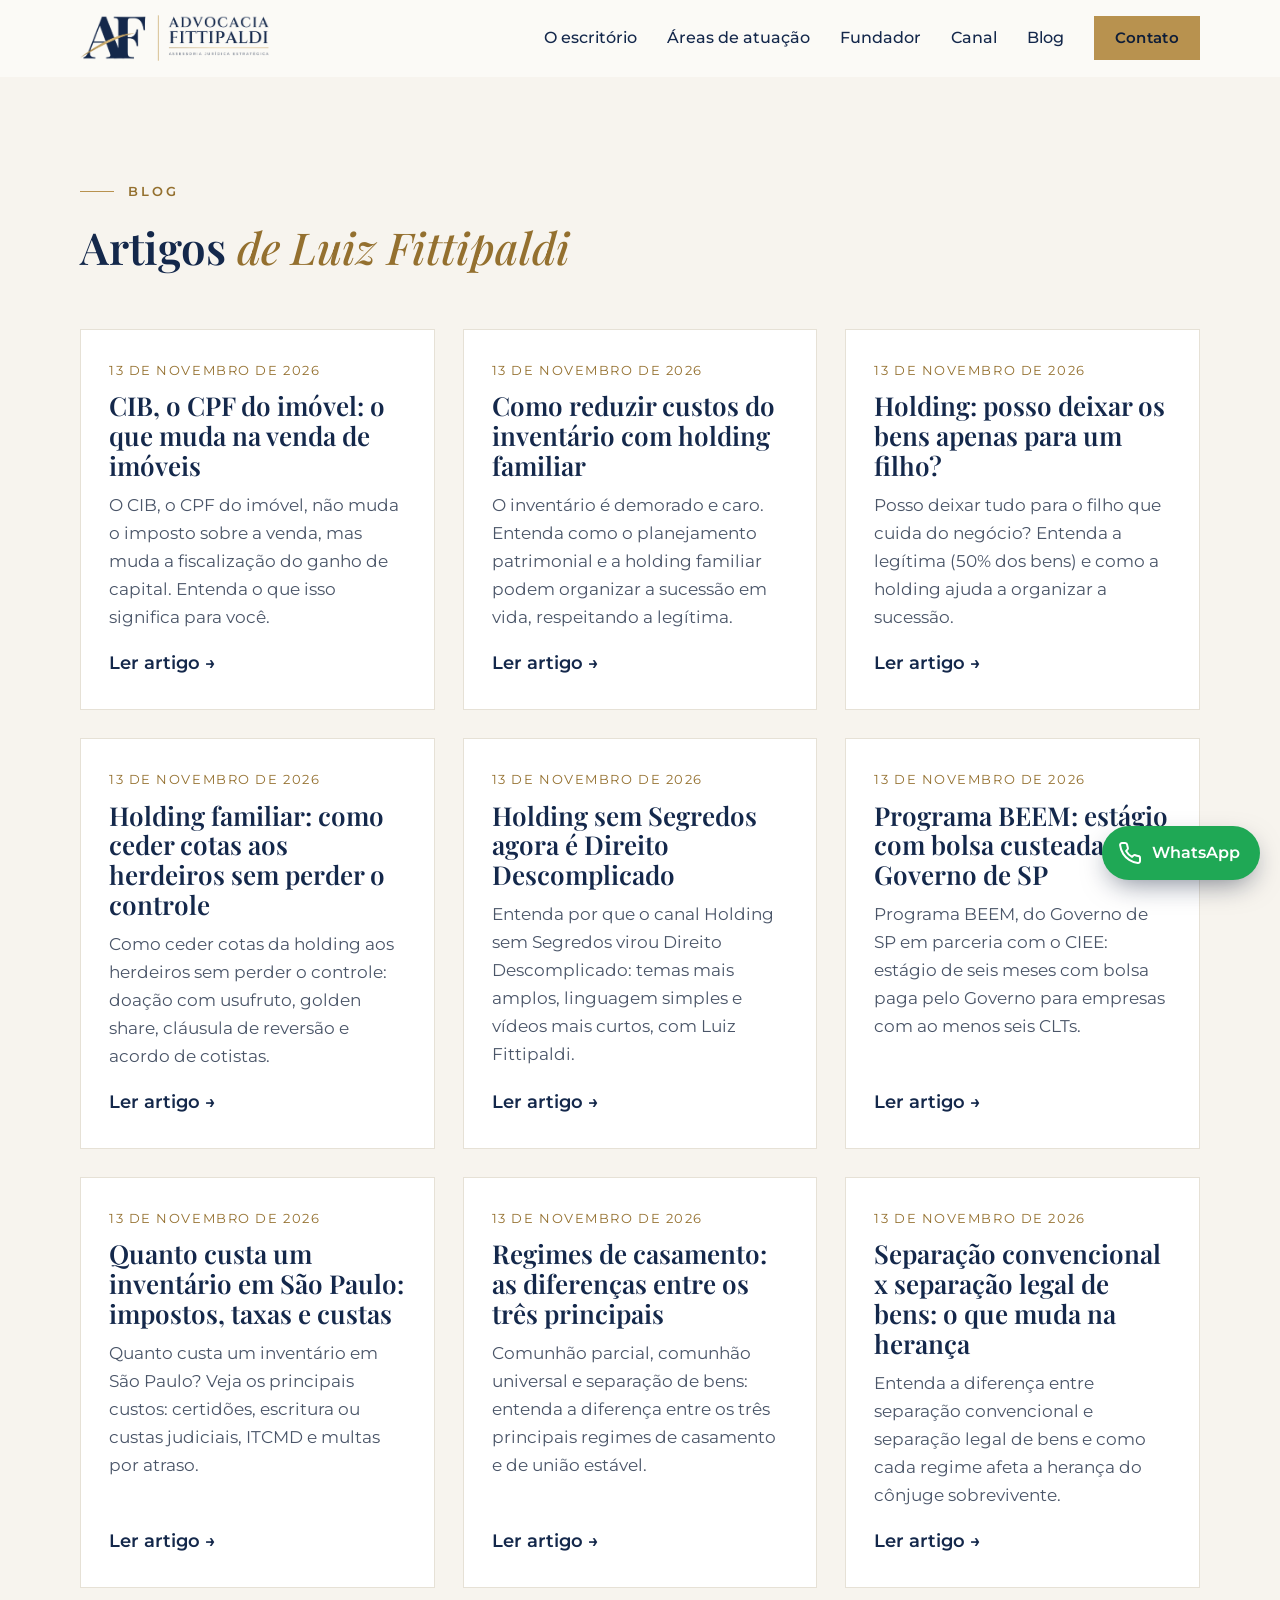
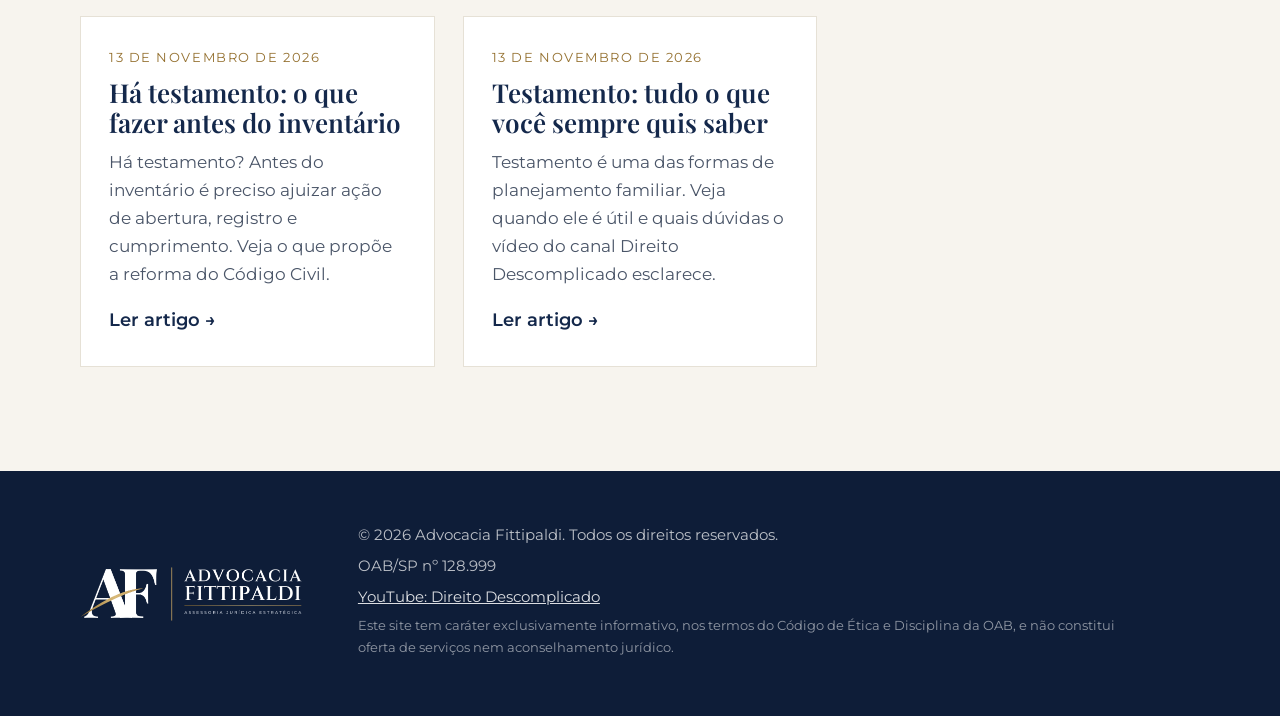
==== commit a6a78683: "SEO: metadados completos, dados estruturados, canonical e miniatura absolutos Co-Authored-By: Claude" ====
--- a/blog/index.html
+++ b/blog/index.html
@@ -13,7 +13,15 @@
   <meta property="og:description" content="Artigos de Luiz Fittipaldi sobre direito tributário, planejamento sucessório, societário e empresas.">
   <meta property="og:url" content="https://fittilu.github.io/advocacia-fittipaldi/blog/">
   <meta property="og:image" content="https://fittilu.github.io/advocacia-fittipaldi/assets/og.jpg">
+  <meta property="og:site_name" content="Advocacia Fittipaldi">
+  <meta property="og:image:width" content="1200">
+  <meta property="og:image:height" content="630">
+  <meta property="og:image:alt" content="Advocacia Fittipaldi — Assessoria Jurídica Estratégica">
   <meta name="twitter:card" content="summary_large_image">
+  <meta name="twitter:title" content="Blog | Advocacia Fittipaldi">
+  <meta name="twitter:description" content="Artigos de Luiz Fittipaldi sobre direito tributário, planejamento sucessório, societário e empresas.">
+  <meta name="twitter:image" content="https://fittilu.github.io/advocacia-fittipaldi/assets/og.jpg">
+  <meta name="robots" content="index, follow, max-image-preview:large, max-snippet:-1">
   <link rel="icon" href="../favicon.ico" sizes="48x48">
   <link rel="icon" type="image/png" href="../assets/favicon-512.png">
   <link rel="apple-touch-icon" href="../assets/apple-touch-icon.png">
@@ -54,7 +62,7 @@
             <p>O CIB, o CPF do imóvel, não muda o imposto sobre a venda, mas muda a fiscalização do ganho de capital. Entenda o que isso significa para você.</p>
             <a class="more" href="../blog/cib-cpf-do-imovel-venda-de-imovel/">Ler artigo →</a></li>
           <li class="reveal"><time datetime="2026-11-13">13 de novembro de 2026</time>
-            <h3><a href="../blog/como-evitar-o-inventario-com-holding-familiar/">Como reduzir os custos e transtornos do inventário com planejamento e holding familiar</a></h3>
+            <h3><a href="../blog/como-evitar-o-inventario-com-holding-familiar/">Como reduzir custos do inventário com holding familiar</a></h3>
             <p>O inventário é demorado e caro. Entenda como o planejamento patrimonial e a holding familiar podem organizar a sucessão em vida, respeitando a legítima.</p>
             <a class="more" href="../blog/como-evitar-o-inventario-com-holding-familiar/">Ler artigo →</a></li>
           <li class="reveal"><time datetime="2026-11-13">13 de novembro de 2026</time>
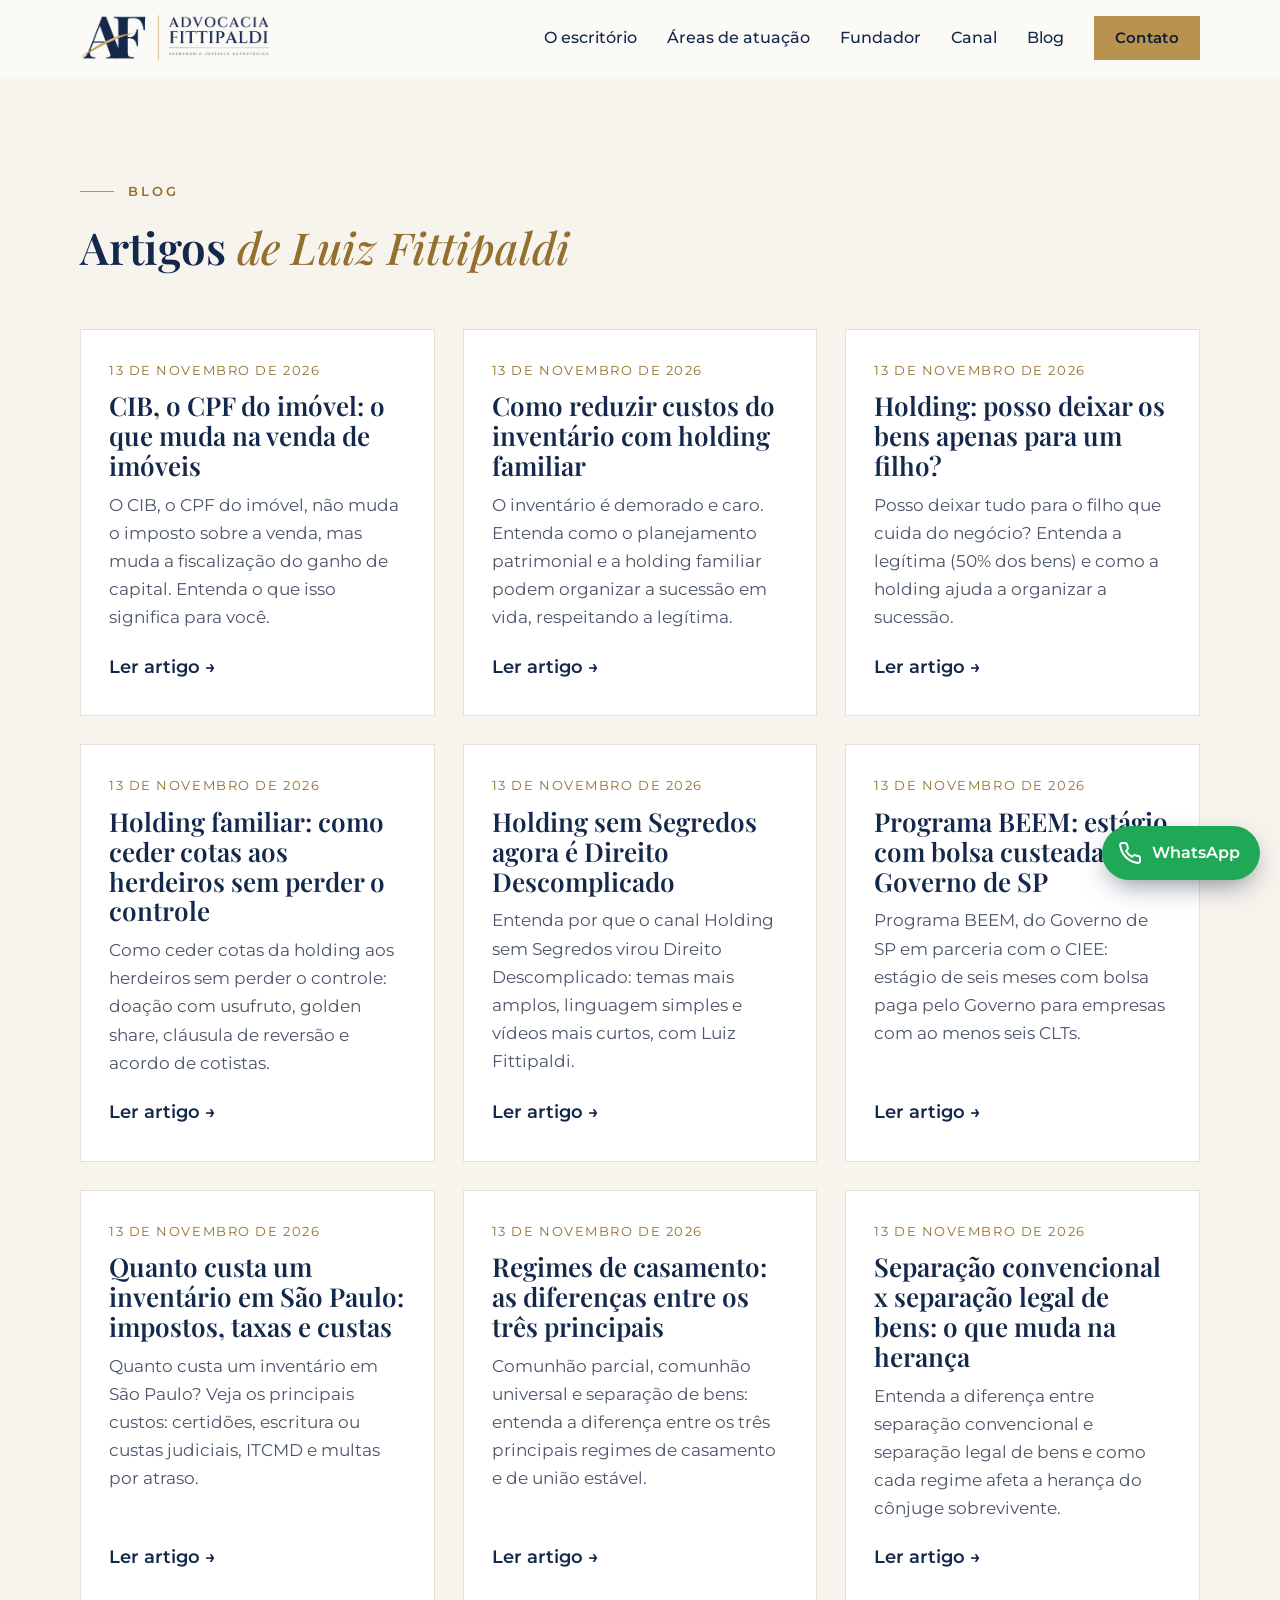
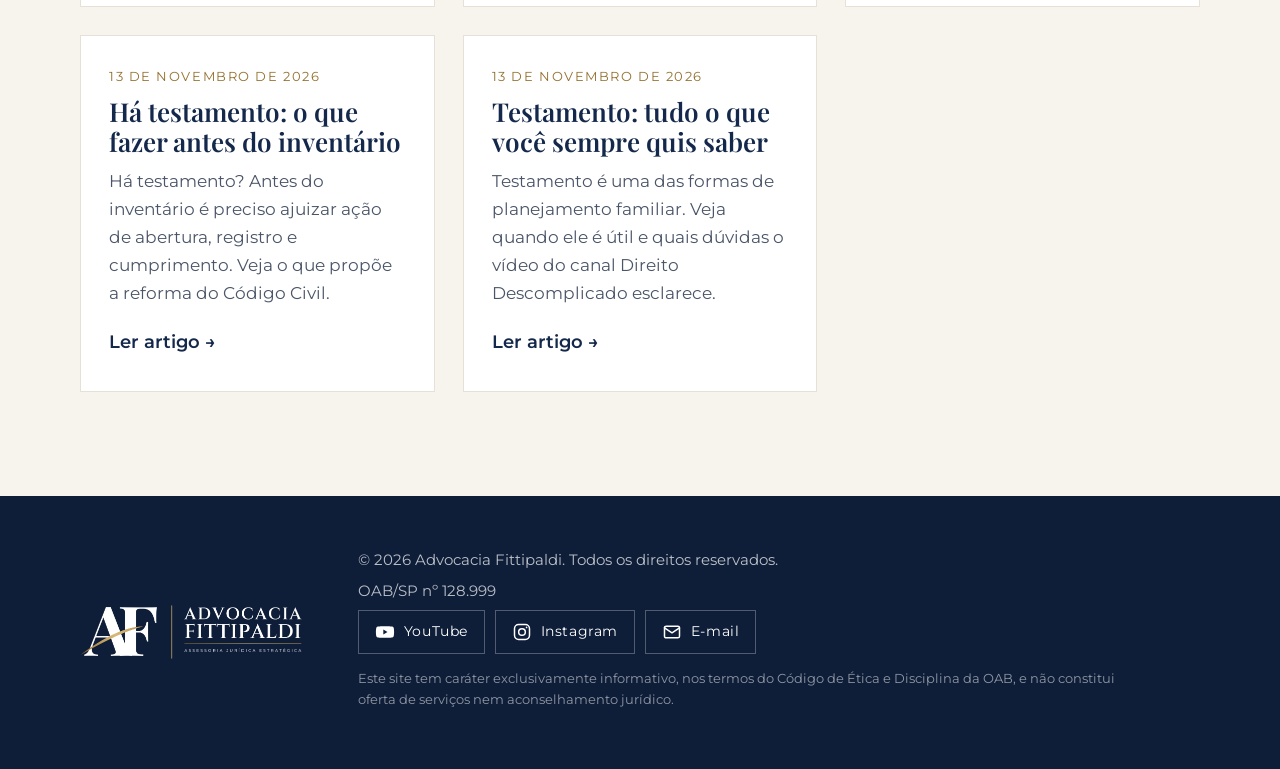
==== commit 45126594: "Botões de YouTube, Instagram e e-mail no rodapé e no contato Co-Authored-By: Claude Sonnet 5.5 <nore" ====
--- a/blog/index.html
+++ b/blog/index.html
@@ -111,7 +111,11 @@
       <div class="footer-meta">
         <p>© <span id="ano">2026</span> Advocacia Fittipaldi. Todos os direitos reservados.</p>
         <p id="oab" hidden></p>
-        <p><a class="foot-link" href="https://www.youtube.com/@direitodescomplicadofittipaldi" target="_blank" rel="noopener">YouTube: Direito Descomplicado</a></p>
+        <ul class="social" aria-label="Redes e contato">
+          <li><a href="https://www.youtube.com/@direitodescomplicadofittipaldi" target="_blank" rel="noopener" aria-label="YouTube — Direito Descomplicado"><svg viewBox="0 0 24 24" aria-hidden="true"><path d="M22.5 7.2a2.5 2.5 0 0 0-1.8-1.8C19.1 5 12 5 12 5s-7.1 0-8.7.4A2.5 2.5 0 0 0 1.5 7.2C1.1 8.8 1.1 12 1.1 12s0 3.2.4 4.8a2.5 2.5 0 0 0 1.8 1.8C4.9 19 12 19 12 19s7.1 0 8.7-.4a2.5 2.5 0 0 0 1.8-1.8c.4-1.6.4-4.8.4-4.8s0-3.2-.4-4.8z"/><path d="M10 15l5-3-5-3z" class="cut"/></svg><span>YouTube</span></a></li>
+          <li><a data-ig href="#" target="_blank" rel="noopener" hidden aria-label="Instagram"><svg viewBox="0 0 24 24" aria-hidden="true" class="line"><rect x="3" y="3" width="18" height="18" rx="5"/><circle cx="12" cy="12" r="4"/><circle cx="17.5" cy="6.5" r="1" class="dot"/></svg><span>Instagram</span></a></li>
+          <li><a data-mail href="#" hidden aria-label="Enviar e-mail"><svg viewBox="0 0 24 24" aria-hidden="true" class="line"><rect x="3" y="5" width="18" height="14" rx="2"/><path d="M3 7l9 6 9-6"/></svg><span>E-mail</span></a></li>
+        </ul>
         <p class="disclaimer">Este site tem caráter exclusivamente informativo, nos termos do Código de Ética e Disciplina da OAB, e não constitui oferta de serviços nem aconselhamento jurídico.</p>
       </div>
     </div>
--- a/assets/style.css
+++ b/assets/style.css
@@ -266,3 +266,30 @@
 .contact-card .contact-list a, .contact-card .contact-list address { font-size: 18px; }
 .contact-note { margin: 20px 0 0; font-size: 14px; color: rgba(255,255,255,.65); }
 @media (max-width: 600px) { .contact-card { padding: 28px 22px; } }
+
+/* Mobile: refinamentos */
+html { -webkit-text-size-adjust: 100%; text-size-adjust: 100%; }
+a, button { -webkit-tap-highlight-color: rgba(184, 146, 79, .25); }
+.post-list .more, .all-posts a { display: inline-flex; align-items: center; min-height: 44px; }
+@media (max-width: 560px) {
+  .facts { display: grid; grid-template-columns: repeat(3, auto); justify-content: space-between; gap: 0 12px; margin-top: 36px; }
+  .facts dt { font-size: 24px; }
+  .facts dd { font-size: 12px; letter-spacing: .02em; line-height: 1.35; }
+  .site-footer a { display: inline-block; padding: 10px 0; }
+  .post-body a, .post a { text-underline-offset: 3px; }
+  .wa-float { right: max(16px, env(safe-area-inset-right, 0px)); bottom: max(16px, env(safe-area-inset-bottom, 0px)); }
+  .site-footer { padding-bottom: calc(80px + env(safe-area-inset-bottom, 0px)); }
+}
+
+/* Redes sociais */
+.social { list-style: none; display: flex; flex-wrap: wrap; gap: 10px; margin: 6px 0 14px; padding: 0; }
+.social a { display: inline-flex; align-items: center; gap: 9px; min-height: 44px; padding: 0 16px; border: 1px solid rgba(255,255,255,.28); color: #fff; text-decoration: none; font-size: 14px; letter-spacing: .04em; transition: border-color .2s, color .2s; }
+.social a[hidden] { display: none; }
+.social a:hover { border-color: var(--gold); color: var(--gold); }
+.social svg { width: 20px; height: 20px; fill: currentColor; flex: none; }
+.social svg.line { fill: none; stroke: currentColor; stroke-width: 1.8; stroke-linecap: round; stroke-linejoin: round; }
+.social svg .dot { fill: currentColor; stroke: none; }
+.social svg .cut { fill: var(--navy-deep); }
+.contact-card .contact-mail { margin-bottom: 8px; }
+.contact-card .contact-cta.btn-ghost { background: transparent; }
+@media (max-width: 560px) { .site-footer .social a { padding: 0 14px; } }
